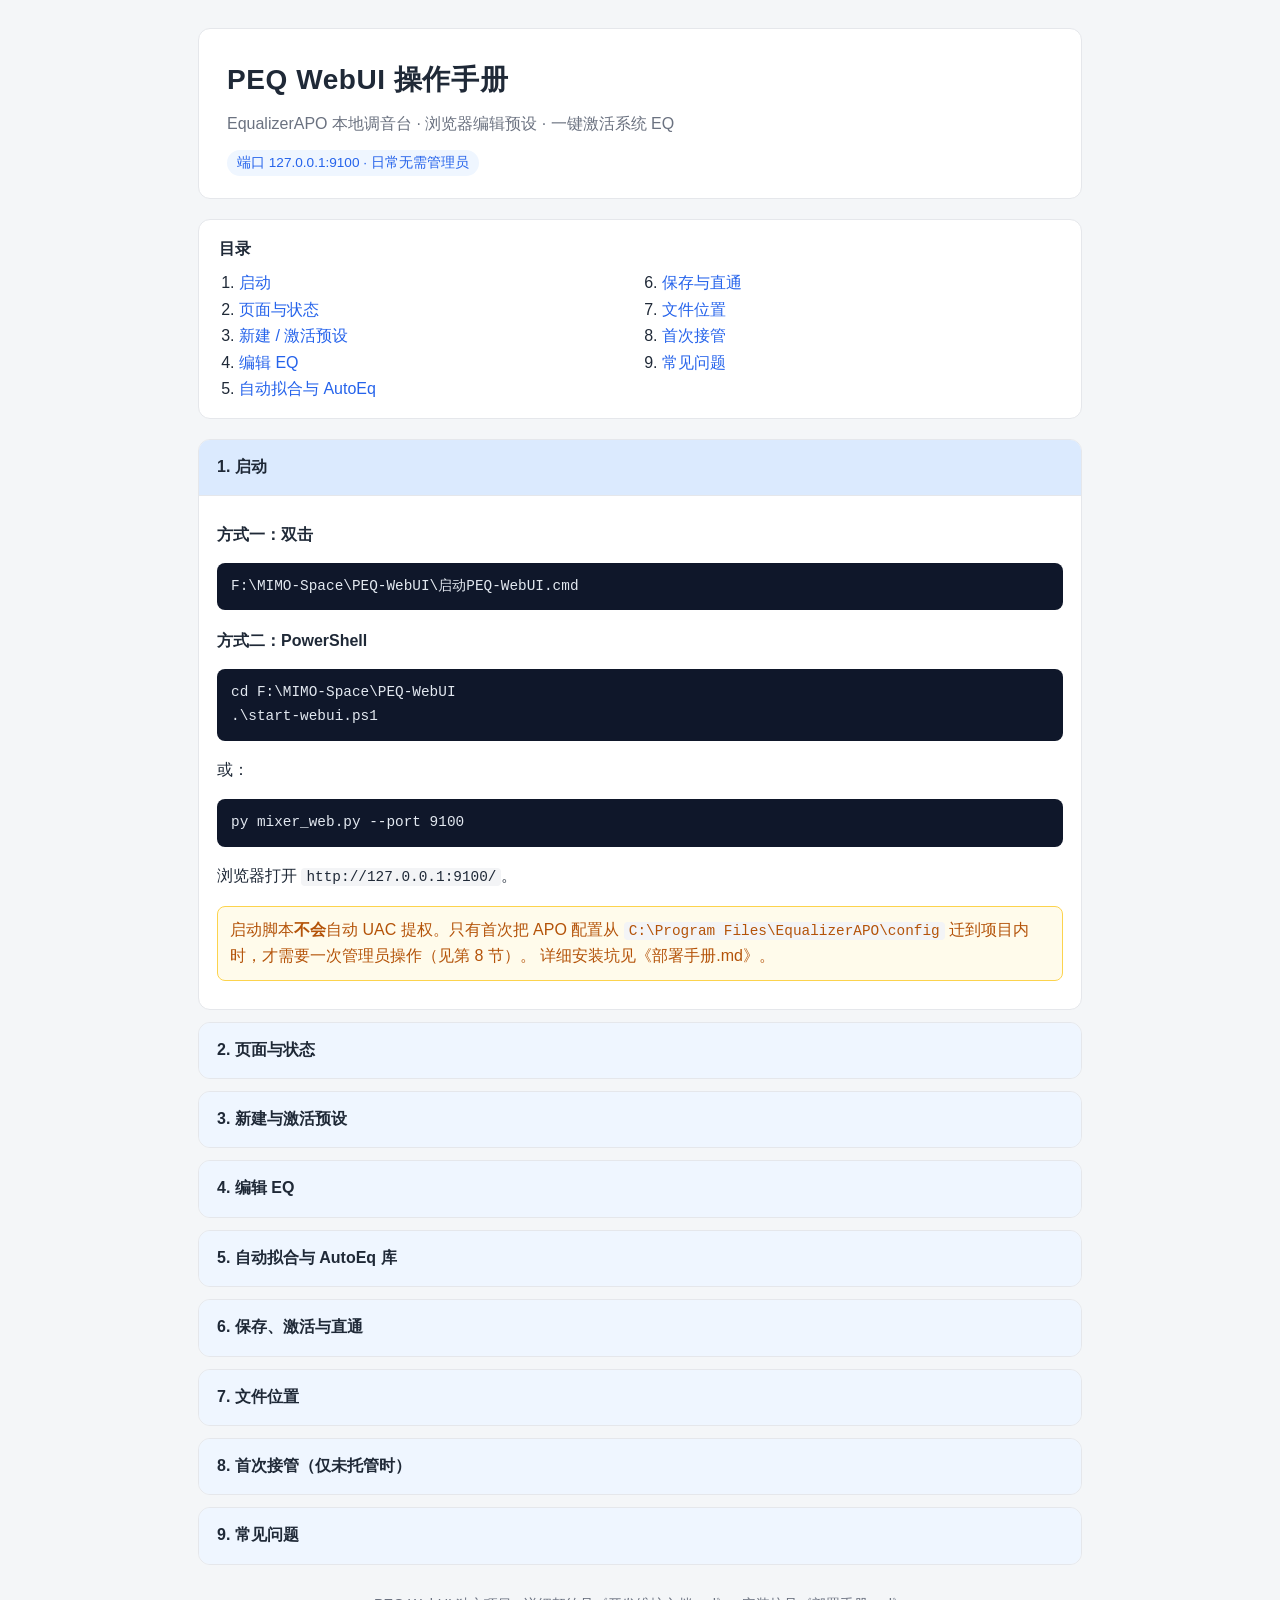
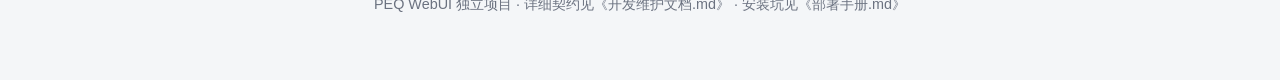
==== webui操作手册.html @ 4af2acb0 "Initial import: standalone PEQ-WebUI with personal presets, curves, and deployment docs" ====
<!DOCTYPE html>
<html lang="zh-CN">
<head>
  <meta charset="UTF-8" />
  <meta name="viewport" content="width=device-width, initial-scale=1.0" />
  <title>PEQ WebUI 操作手册</title>
  <style>
    :root {
      --bg: #f4f6f8;
      --card: #ffffff;
      --ink: #1f2937;
      --muted: #6b7280;
      --accent: #2563eb;
      --accent-soft: #eff6ff;
      --line: #e5e7eb;
      --warn: #b45309;
      --warn-bg: #fffbeb;
      --ok: #047857;
    }
    * { box-sizing: border-box; }
    body {
      margin: 0;
      font-family: "Segoe UI", "PingFang SC", "Microsoft YaHei", sans-serif;
      line-height: 1.65;
      background: var(--bg);
      color: var(--ink);
    }
    .wrap {
      max-width: 920px;
      margin: 0 auto;
      padding: 28px 18px 64px;
    }
    header.hero {
      background: var(--card);
      border: 1px solid var(--line);
      border-radius: 12px;
      padding: 28px 28px 22px;
      margin-bottom: 20px;
    }
    header.hero h1 {
      margin: 0 0 8px;
      font-size: 1.75rem;
      letter-spacing: 0.02em;
    }
    header.hero p { margin: 0; color: var(--muted); }
    .badge {
      display: inline-block;
      margin-top: 12px;
      padding: 2px 10px;
      border-radius: 999px;
      background: var(--accent-soft);
      color: var(--accent);
      font-size: 0.85rem;
    }
    nav.toc {
      background: var(--card);
      border: 1px solid var(--line);
      border-radius: 12px;
      padding: 16px 20px;
      margin-bottom: 20px;
    }
    nav.toc strong { display: block; margin-bottom: 8px; }
    nav.toc ol { margin: 0; padding-left: 1.25rem; columns: 2; column-gap: 24px; }
    nav.toc a { color: var(--accent); text-decoration: none; }
    nav.toc a:hover { text-decoration: underline; }
    details.sec {
      background: var(--card);
      border: 1px solid var(--line);
      border-radius: 12px;
      margin-bottom: 12px;
      overflow: hidden;
    }
    details.sec > summary {
      cursor: pointer;
      list-style: none;
      padding: 14px 18px;
      font-weight: 600;
      background: linear-gradient(0deg, var(--accent-soft), var(--accent-soft));
      border-bottom: 1px solid transparent;
    }
    details.sec > summary::-webkit-details-marker { display: none; }
    details.sec[open] > summary {
      border-bottom-color: var(--line);
      background: #dbeafe;
    }
    details.sec .body { padding: 8px 18px 18px; }
    h2 { font-size: 1.15rem; margin: 0; }
    h3 { font-size: 1rem; margin: 18px 0 8px; }
    code, pre {
      font-family: Consolas, "Cascadia Code", monospace;
      font-size: 0.9rem;
    }
    code {
      background: #f3f4f6;
      padding: 1px 5px;
      border-radius: 4px;
    }
    pre {
      background: #0f172a;
      color: #e2e8f0;
      padding: 12px 14px;
      border-radius: 8px;
      overflow-x: auto;
    }
    table {
      width: 100%;
      border-collapse: collapse;
      margin: 10px 0 14px;
      font-size: 0.95rem;
    }
    th, td {
      border: 1px solid var(--line);
      padding: 8px 10px;
      text-align: left;
      vertical-align: top;
    }
    th { background: #f9fafb; }
    .warn {
      background: var(--warn-bg);
      border: 1px solid #fcd34d;
      color: var(--warn);
      padding: 10px 12px;
      border-radius: 8px;
      margin: 10px 0;
    }
    .ok { color: var(--ok); font-weight: 600; }
    ul { padding-left: 1.2rem; }
    footer {
      margin-top: 28px;
      color: var(--muted);
      font-size: 0.9rem;
      text-align: center;
    }
    @media (max-width: 640px) {
      nav.toc ol { columns: 1; }
    }
  </style>
</head>
<body>
  <div class="wrap">
    <header class="hero">
      <h1>PEQ WebUI 操作手册</h1>
      <p>EqualizerAPO 本地调音台 · 浏览器编辑预设 · 一键激活系统 EQ</p>
      <span class="badge">端口 127.0.0.1:9100 · 日常无需管理员</span>
    </header>

    <nav class="toc">
      <strong>目录</strong>
      <ol>
        <li><a href="#start">启动</a></li>
        <li><a href="#status">页面与状态</a></li>
        <li><a href="#preset">新建 / 激活预设</a></li>
        <li><a href="#edit">编辑 EQ</a></li>
        <li><a href="#autofit">自动拟合与 AutoEq</a></li>
        <li><a href="#save">保存与直通</a></li>
        <li><a href="#files">文件位置</a></li>
        <li><a href="#takeover">首次接管</a></li>
        <li><a href="#faq">常见问题</a></li>
      </ol>
    </nav>

    <details class="sec" id="start" open>
      <summary>1. 启动</summary>
      <div class="body">
        <h3>方式一：双击</h3>
        <pre>F:\MIMO-Space\PEQ-WebUI\启动PEQ-WebUI.cmd</pre>
        <h3>方式二：PowerShell</h3>
        <pre>cd F:\MIMO-Space\PEQ-WebUI
.\start-webui.ps1</pre>
        <p>或：</p>
        <pre>py mixer_web.py --port 9100</pre>
        <p>浏览器打开 <code>http://127.0.0.1:9100/</code>。</p>
        <div class="warn">
          启动脚本<strong>不会</strong>自动 UAC 提权。只有首次把 APO 配置从
          <code>C:\Program Files\EqualizerAPO\config</code> 迁到项目内时，才需要一次管理员操作（见第 8 节）。
          详细安装坑见《部署手册.md》。
        </div>
      </div>
    </details>

    <details class="sec" id="status">
      <summary>2. 页面与状态</summary>
      <div class="body">
        <p>顶部状态通常包括：</p>
        <ul>
          <li>APO 已安装 / 未安装</li>
          <li>配置已托管 / 未接管</li>
          <li>设备挂载检测（如 FiiO）</li>
          <li>管理员模式 / 普通模式</li>
          <li>当前激活预设 / 直通</li>
        </ul>
        <h3>右上角操作</h3>
        <table>
          <tr><th>按钮</th><th>作用</th></tr>
          <tr><td>❓ 帮助</td><td>在页面内调出用户手册</td></tr>
          <tr><td>重启服务</td><td>重启后端，约数秒后自动刷新</td></tr>
          <tr><td>停止服务</td><td>停止后端；需在本机重新执行启动脚本</td></tr>
        </table>
        <h3>常用区域</h3>
        <ul>
          <li><strong>预设卡片</strong>：单击选中，双击激活；可重命名、删除、拖拽排序；<code>pure</code> 固定置顶</li>
          <li><strong>曲线图</strong>：Raw / Target / EQ / Equalized；拖点改频率与增益，滚轮调 Q，双击空白加 PK</li>
          <li><strong>EQ 表格 / 手动滑块</strong>：精确改类型、频率、增益、Q</li>
          <li><strong>目标曲线下拉</strong>：Harman / 扩散场 / 平直 / 自定义；选择会写入当前预设</li>
          <li><strong>自动拟合开关</strong>：换目标/设备时自动拟合并填入草稿</li>
          <li><strong>底部</strong>：保存到预设 / 保存后立即激活 / 放弃草稿 / 撤销上次保存</li>
        </ul>
        <h3>测量 rig（同一耳机多版本）</h3>
        <p>
          下拉框会按数据源与 rig 标出多版本（oratory / RTINGS / 711 / 5128 等）。
          默认推荐 <span class="ok">oratory1990</span>。设备 rig 与目标 rig 不同族时会黄色警告，高频结果仅供参考。
        </p>
      </div>
    </details>

    <details class="sec" id="preset">
      <summary>3. 新建与激活预设</summary>
      <div class="body">
        <h3>新建</h3>
        <ol>
          <li>点击「+ 新增预设」</li>
          <li>输入名称，可选绑定设备</li>
          <li>创建后进入空预设（默认 Preamp 约 -6 dB）</li>
        </ol>
        <h3>激活（试听）</h3>
        <ol>
          <li>单击卡片选中</li>
          <li><strong>双击</strong>激活并写入 APO</li>
          <li>APO 检测 <code>hl-active.txt</code> 变化后实时生效</li>
        </ol>
      </div>
    </details>

    <details class="sec" id="edit">
      <summary>4. 编辑 EQ</summary>
      <div class="body">
        <h3>加频点</h3>
        <ul>
          <li>点「+ 添加频段」</li>
          <li>曲线空白处双击加 PK；拖点改频率/增益；滚轮改 Q</li>
          <li>「导入EQ」粘贴 EqualizerAPO / AutoEq / CSV / JSON 文本后解析并采用草稿</li>
        </ul>
        <h3>风险提示</h3>
        <p>底部会提示增益是否偏高，并给出 Preamp 建议，避免削波。</p>
      </div>
    </details>

    <details class="sec" id="autofit">
      <summary>5. 自动拟合与 AutoEq 库</summary>
      <div class="body">
        <h3>自动拟合</h3>
        <ol>
          <li>选择目标曲线（如 Harman 头戴 2018）</li>
          <li>打开「自动拟合」或在拟合页设置滤波器数、频带、最大增益/Q 后预览</li>
          <li>采用为草稿，再保存</li>
        </ol>
        <p>快速算法仅需 numpy；安装 scipy 且 AutoEq 就绪时可使用精确引擎。</p>
        <h3>AutoEq 本地库</h3>
        <ul>
          <li>「导入原始频响为目标」：把另一副耳机 raw 作为目标</li>
          <li>「设备+PEQ」：导入 raw + 预计算 PEQ 到当前预设</li>
        </ul>
        <div class="warn">
          需要本机存在 AutoEq 数据目录。默认查找
          <code>F:\MIMO-Space\AutoEq-4.1.2\AutoEq-4.1.2</code>，
          可用环境变量 <code>AUTOEQ_ROOT</code> 覆盖。
        </div>
      </div>
    </details>

    <details class="sec" id="save">
      <summary>6. 保存、激活与直通</summary>
      <div class="body">
        <table>
          <tr><th>动作</th><th>结果</th></tr>
          <tr><td>保存到预设</td><td>写入 <code>apo-presets\&lt;id&gt;.txt</code>；若当前已激活则同步激活文件</td></tr>
          <tr><td>保存后立即激活</td><td>写入预设并复制到 <code>apo-config\hl-active.txt</code></td></tr>
          <tr><td>放弃草稿</td><td>丢弃未保存修改</td></tr>
          <tr><td>撤销上次保存</td><td>从本地 history 恢复上一版（上限约 20 条）</td></tr>
          <tr><td>激活 <code>pure</code> / 直通</td><td><code>hl-active.txt</code> 写为仅注释，系统声音恢复直通</td></tr>
        </table>
        <p>编辑<strong>未激活</strong>预设时只写仓库文件，不影响当前声音。</p>
      </div>
    </details>

    <details class="sec" id="files">
      <summary>7. 文件位置</summary>
      <div class="body">
        <table>
          <tr><th>内容</th><th>路径</th></tr>
          <tr><td>项目根</td><td><code>F:\MIMO-Space\PEQ-WebUI\</code></td></tr>
          <tr><td>预设文件</td><td><code>apo-presets\*.txt</code></td></tr>
          <tr><td>预设清单 / 排序</td><td><code>apo-presets\presets.json</code> / <code>preset-order.json</code></td></tr>
          <tr><td>激活文件</td><td><code>apo-config\hl-active.txt</code></td></tr>
          <tr><td>APO 总配置</td><td><code>apo-config\config.txt</code></td></tr>
          <tr><td>曲线</td><td><code>curves\devices\</code> · <code>curves\targets\</code></td></tr>
          <tr><td>AutoEq 库</td><td>默认 <code>..\AutoEq-4.1.2\AutoEq-4.1.2</code></td></tr>
          <tr><td>日志</td><td><code>peq-webui.log</code> / <code>peq-webui.err.log</code></td></tr>
        </table>
      </div>
    </details>

    <details class="sec" id="takeover">
      <summary>8. 首次接管（仅未托管时）</summary>
      <div class="body">
        <p>若顶部显示「配置未托管」，说明 APO 仍读 Program Files 原配置。用<strong>管理员 PowerShell</strong> 执行一次：</p>
        <pre>cd F:\MIMO-Space\PEQ-WebUI
py -c "from apo_backend import ApoBackend; a=ApoBackend(); a.set_auto_install_enabled(True); print(a.install(by='admin'))"</pre>
        <p>完成后刷新页面，状态应变为「配置已托管」。之后日常使用不再需要管理员。</p>
        <div class="warn">
          接管会改写 <code>config.txt</code> 并可能修改注册表 <code>ConfigPath</code>。
          回滚、Peace 共存、设备挂载等细节见《部署手册.md》。
        </div>
      </div>
    </details>

    <details class="sec" id="faq">
      <summary>9. 常见问题</summary>
      <div class="body">
        <table>
          <tr><th>问题</th><th>处理</th></tr>
          <tr><td>页面打不开</td><td>是否已启动；端口 9100 是否被占用；看 err.log</td></tr>
          <tr><td>一直未托管</td><td>按第 8 节管理员接管；检查注册表 ConfigPath</td></tr>
          <tr><td>激活了但没声音变化</td><td>设备是否挂载 APO；是否激活了 pure；播放器是否独占设备</td></tr>
          <tr><td>AutoEq 搜不到</td><td>检查 <code>AUTOEQ_ROOT</code> 与 <code>results\</code></td></tr>
          <tr><td>精确拟合不可用</td><td><code>py -m pip install scipy</code>；确认 AutoEq 下有 <code>autoeq\peq.py</code></td></tr>
          <tr><td>想彻底回退</td><td>见《部署手册.md》§7 卸载/回滚</td></tr>
        </table>
      </div>
    </details>

    <footer>
      PEQ WebUI 独立项目 · 详细契约见《开发维护文档.md》 · 安装坑见《部署手册.md》
    </footer>
  </div>
</body>
</html>
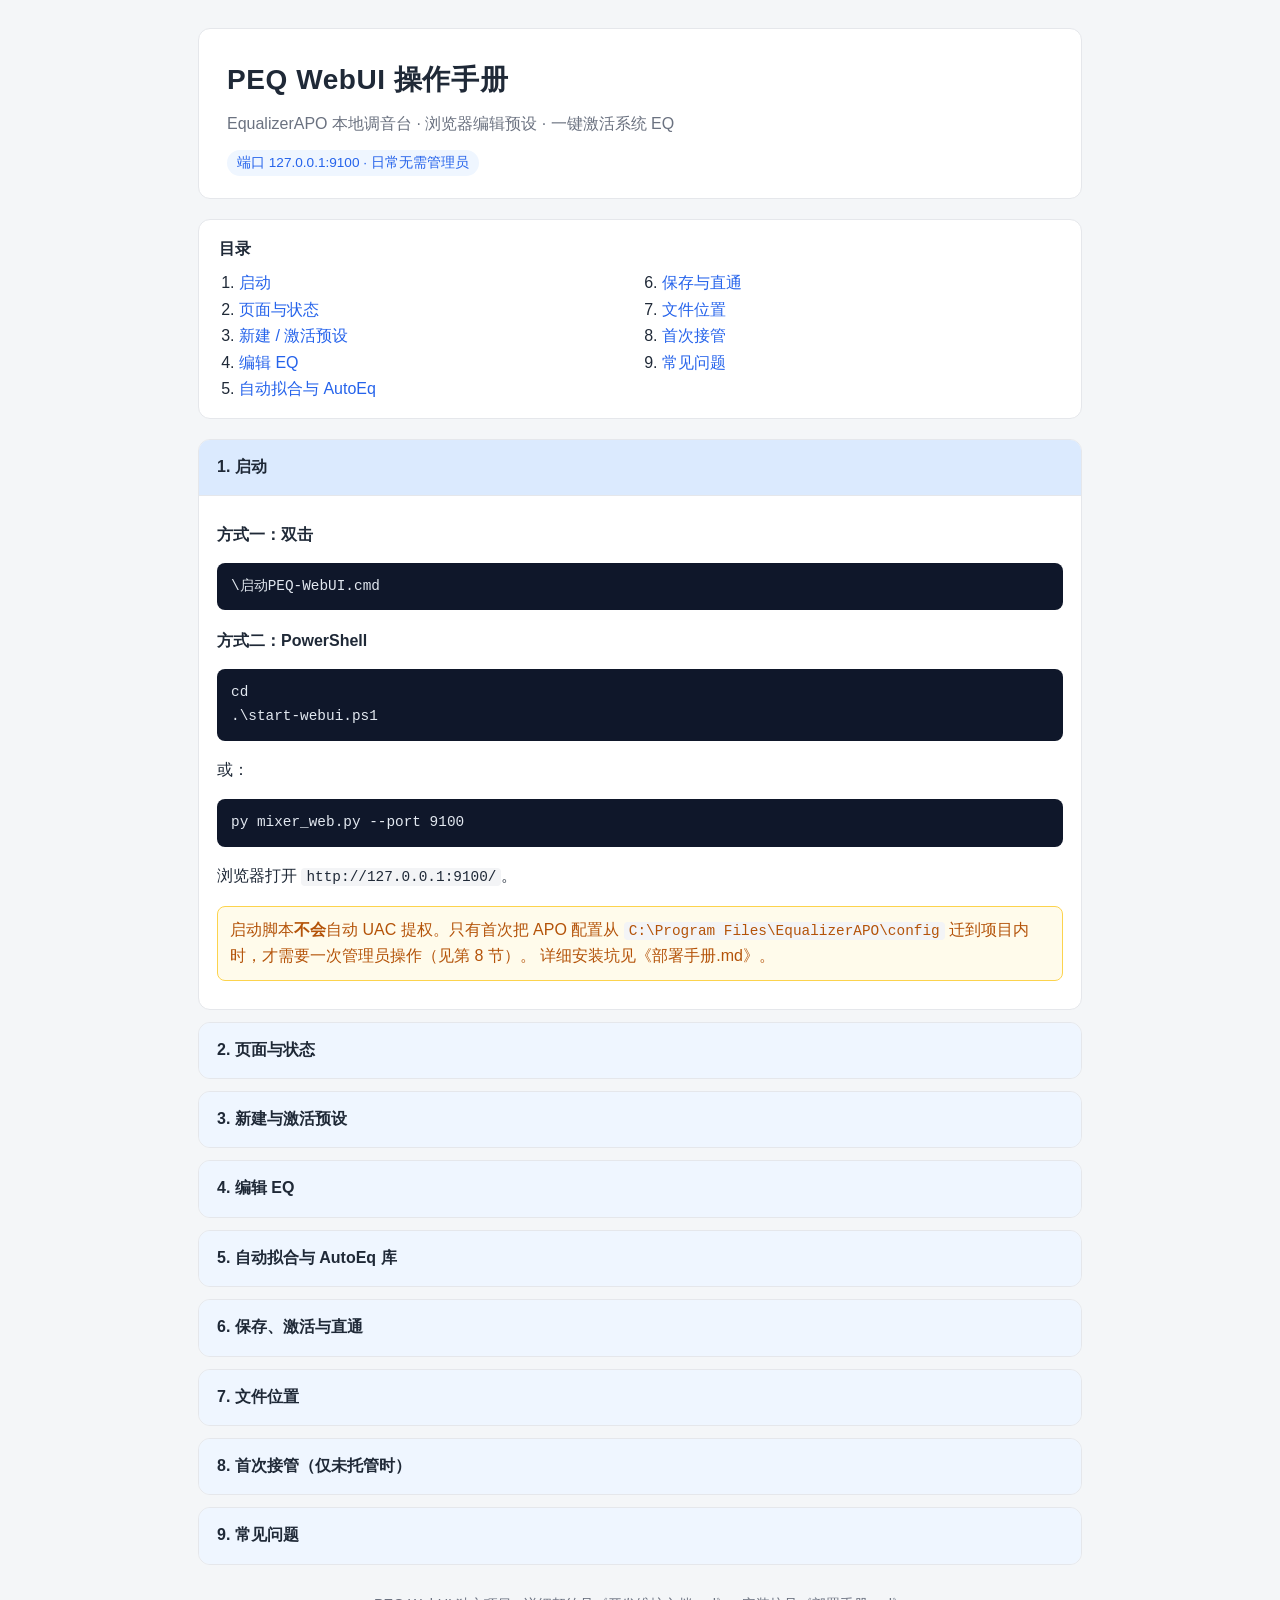
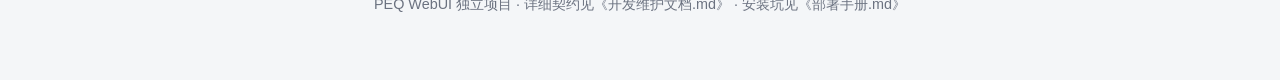
==== commit d3f6f941: "Public release: strip personal presets, add EN/ZH README, MIT license, NOTICE and acknowledgments" ====
--- a/webui操作手册.html
+++ b/webui操作手册.html
@@ -1,4 +1,4 @@
-<!DOCTYPE html>
+﻿<!DOCTYPE html>
 <html lang="zh-CN">
 <head>
   <meta charset="UTF-8" />
@@ -163,9 +163,9 @@
       <summary>1. 启动</summary>
       <div class="body">
         <h3>方式一：双击</h3>
-        <pre>F:\MIMO-Space\PEQ-WebUI\启动PEQ-WebUI.cmd</pre>
+        <pre><PEQ-WebUI>\启动PEQ-WebUI.cmd</pre>
         <h3>方式二：PowerShell</h3>
-        <pre>cd F:\MIMO-Space\PEQ-WebUI
+        <pre>cd <PEQ-WebUI>
 .\start-webui.ps1</pre>
         <p>或：</p>
         <pre>py mixer_web.py --port 9100</pre>
@@ -185,7 +185,7 @@
         <ul>
           <li>APO 已安装 / 未安装</li>
           <li>配置已托管 / 未接管</li>
-          <li>设备挂载检测（如 FiiO）</li>
+          <li>设备挂载检测（默认按 `Device: Fiio` 关键字，可配置）</li>
           <li>管理员模式 / 普通模式</li>
           <li>当前激活预设 / 直通</li>
         </ul>
@@ -262,7 +262,7 @@
         </ul>
         <div class="warn">
           需要本机存在 AutoEq 数据目录。默认查找
-          <code>F:\MIMO-Space\AutoEq-4.1.2\AutoEq-4.1.2</code>，
+          <code><PEQ-WebUI>/../AutoEq-4.1.2/AutoEq-4.1.2</code>，
           可用环境变量 <code>AUTOEQ_ROOT</code> 覆盖。
         </div>
       </div>
@@ -288,7 +288,7 @@
       <div class="body">
         <table>
           <tr><th>内容</th><th>路径</th></tr>
-          <tr><td>项目根</td><td><code>F:\MIMO-Space\PEQ-WebUI\</code></td></tr>
+          <tr><td>项目根</td><td><code><PEQ-WebUI>\</code></td></tr>
           <tr><td>预设文件</td><td><code>apo-presets\*.txt</code></td></tr>
           <tr><td>预设清单 / 排序</td><td><code>apo-presets\presets.json</code> / <code>preset-order.json</code></td></tr>
           <tr><td>激活文件</td><td><code>apo-config\hl-active.txt</code></td></tr>
@@ -304,7 +304,7 @@
       <summary>8. 首次接管（仅未托管时）</summary>
       <div class="body">
         <p>若顶部显示「配置未托管」，说明 APO 仍读 Program Files 原配置。用<strong>管理员 PowerShell</strong> 执行一次：</p>
-        <pre>cd F:\MIMO-Space\PEQ-WebUI
+        <pre>cd <PEQ-WebUI>
 py -c "from apo_backend import ApoBackend; a=ApoBackend(); a.set_auto_install_enabled(True); print(a.install(by='admin'))"</pre>
         <p>完成后刷新页面，状态应变为「配置已托管」。之后日常使用不再需要管理员。</p>
         <div class="warn">
